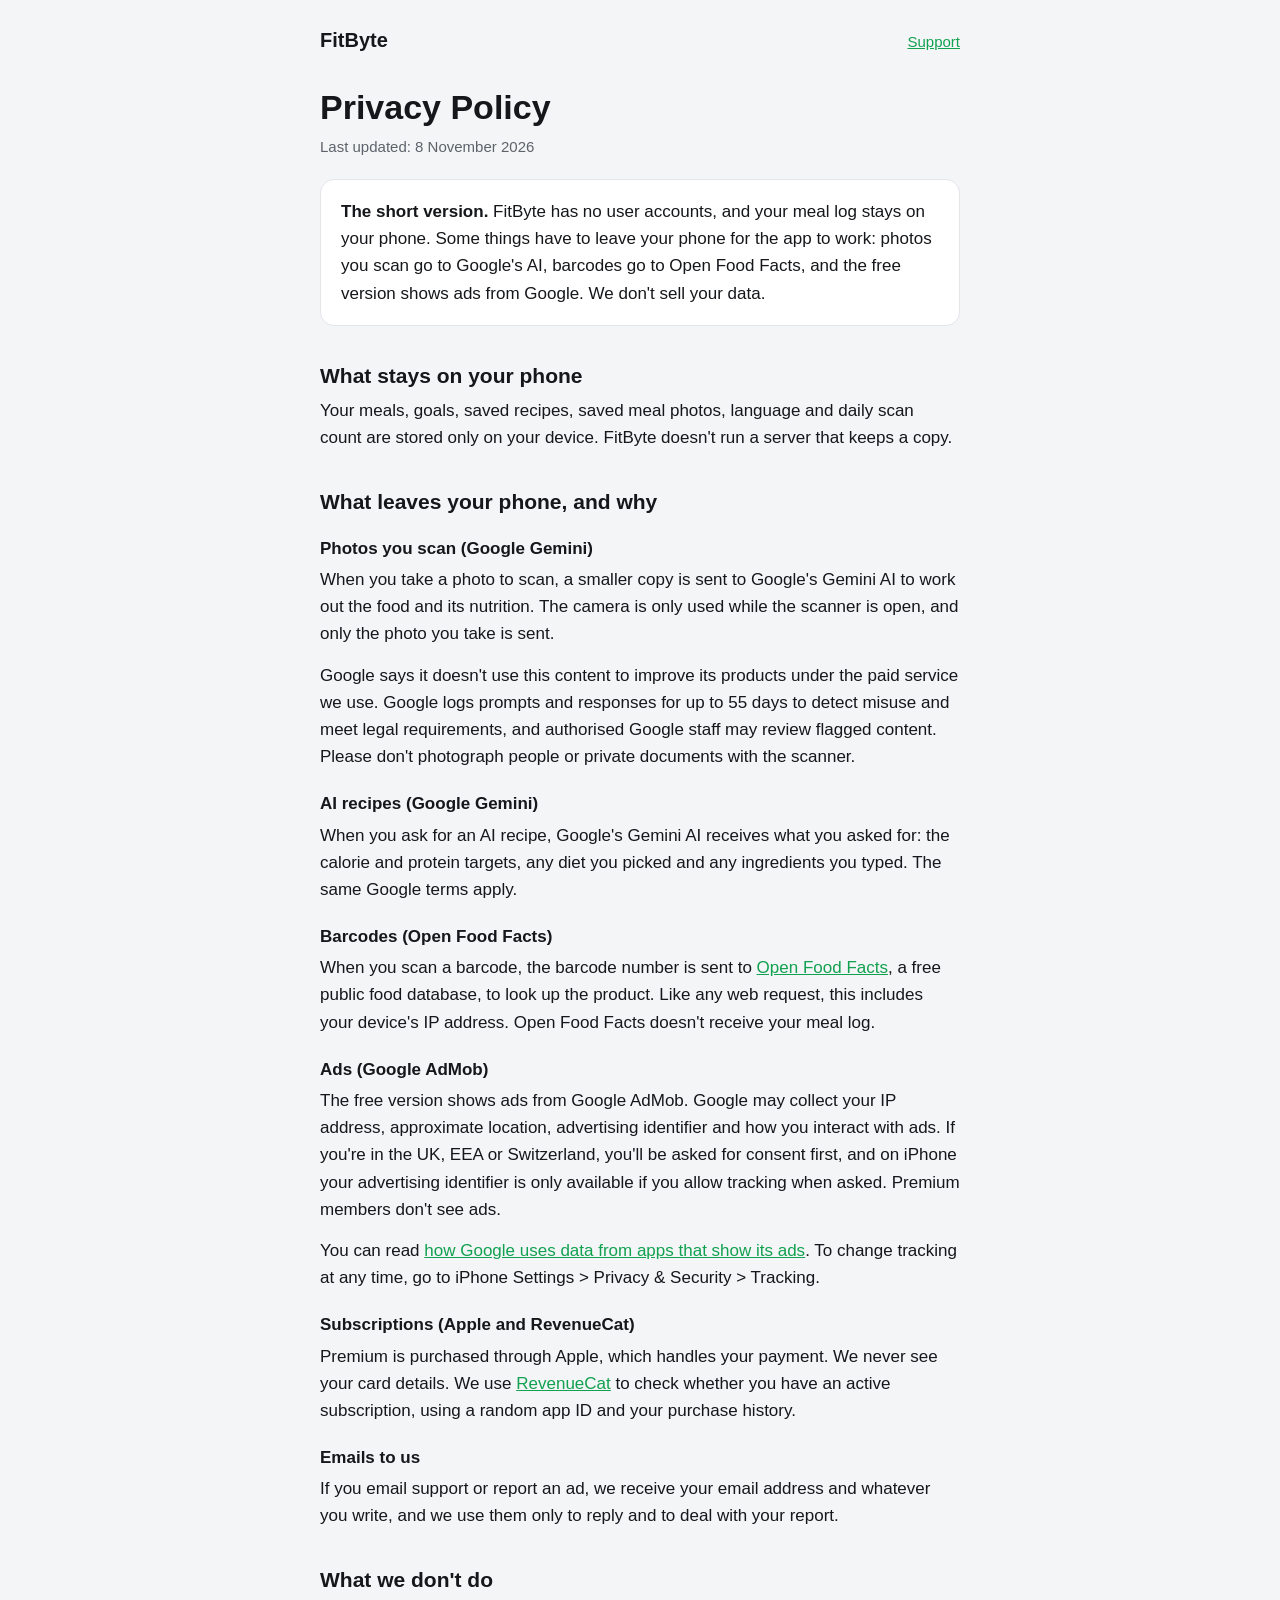
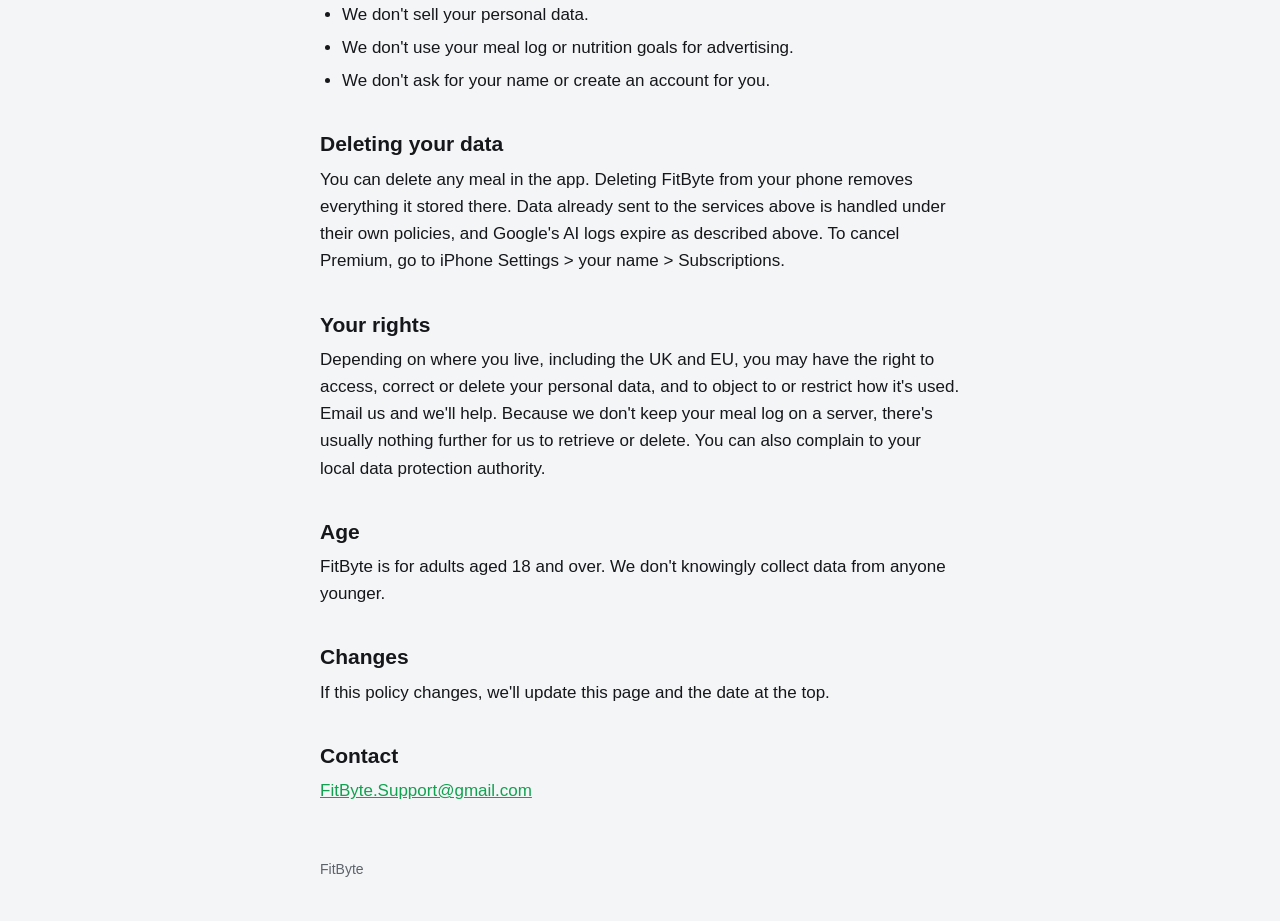
==== privacy/index.html @ 33cfa5c2 "Add FitByte website: privacy policy and support page Co-Authored-By: Claude Opus 5.5 <noreply@anthro" ====
<!doctype html>
<html lang="en">
<head>
  <meta charset="utf-8">
  <meta name="viewport" content="width=device-width, initial-scale=1">
  <title>FitByte Privacy Policy</title>
  <meta name="description" content="What data the FitByte app uses, where it goes and the choices you have.">
  <link rel="stylesheet" href="../style.css">
</head>
<body>
  <header>
    <a class="brand" href="../">FitByte</a>
    <nav><a href="../support/">Support</a></nav>
  </header>
  <main>
    <h1>Privacy Policy</h1>
    <p class="updated">Last updated: 8 November 2026</p>

    <div class="card">
      <p><strong>The short version.</strong> FitByte has no user accounts, and your meal log stays on your phone. Some things have to leave your phone for the app to work: photos you scan go to Google's AI, barcodes go to Open Food Facts, and the free version shows ads from Google. We don't sell your data.</p>
    </div>

    <h2>What stays on your phone</h2>
    <p>Your meals, goals, saved recipes, saved meal photos, language and daily scan count are stored only on your device. FitByte doesn't run a server that keeps a copy.</p>

    <h2>What leaves your phone, and why</h2>

    <h3>Photos you scan (Google Gemini)</h3>
    <p>When you take a photo to scan, a smaller copy is sent to Google's Gemini AI to work out the food and its nutrition. The camera is only used while the scanner is open, and only the photo you take is sent.</p>
    <p>Google says it doesn't use this content to improve its products under the paid service we use. Google logs prompts and responses for up to 55 days to detect misuse and meet legal requirements, and authorised Google staff may review flagged content. Please don't photograph people or private documents with the scanner.</p>

    <h3>AI recipes (Google Gemini)</h3>
    <p>When you ask for an AI recipe, Google's Gemini AI receives what you asked for: the calorie and protein targets, any diet you picked and any ingredients you typed. The same Google terms apply.</p>

    <h3>Barcodes (Open Food Facts)</h3>
    <p>When you scan a barcode, the barcode number is sent to <a href="https://world.openfoodfacts.org">Open Food Facts</a>, a free public food database, to look up the product. Like any web request, this includes your device's IP address. Open Food Facts doesn't receive your meal log.</p>

    <h3>Ads (Google AdMob)</h3>
    <p>The free version shows ads from Google AdMob. Google may collect your IP address, approximate location, advertising identifier and how you interact with ads. If you're in the UK, EEA or Switzerland, you'll be asked for consent first, and on iPhone your advertising identifier is only available if you allow tracking when asked. Premium members don't see ads.</p>
    <p>You can read <a href="https://policies.google.com/technologies/partner-sites">how Google uses data from apps that show its ads</a>. To change tracking at any time, go to iPhone Settings &gt; Privacy &amp; Security &gt; Tracking.</p>

    <h3>Subscriptions (Apple and RevenueCat)</h3>
    <p>Premium is purchased through Apple, which handles your payment. We never see your card details. We use <a href="https://www.revenuecat.com/privacy">RevenueCat</a> to check whether you have an active subscription, using a random app ID and your purchase history.</p>

    <h3>Emails to us</h3>
    <p>If you email support or report an ad, we receive your email address and whatever you write, and we use them only to reply and to deal with your report.</p>

    <h2>What we don't do</h2>
    <ul>
      <li>We don't sell your personal data.</li>
      <li>We don't use your meal log or nutrition goals for advertising.</li>
      <li>We don't ask for your name or create an account for you.</li>
    </ul>

    <h2>Deleting your data</h2>
    <p>You can delete any meal in the app. Deleting FitByte from your phone removes everything it stored there. Data already sent to the services above is handled under their own policies, and Google's AI logs expire as described above. To cancel Premium, go to iPhone Settings &gt; your name &gt; Subscriptions.</p>

    <h2>Your rights</h2>
    <p>Depending on where you live, including the UK and EU, you may have the right to access, correct or delete your personal data, and to object to or restrict how it's used. Email us and we'll help. Because we don't keep your meal log on a server, there's usually nothing further for us to retrieve or delete. You can also complain to your local data protection authority.</p>

    <h2>Age</h2>
    <p>FitByte is for adults aged 18 and over. We don't knowingly collect data from anyone younger.</p>

    <h2>Changes</h2>
    <p>If this policy changes, we'll update this page and the date at the top.</p>

    <h2>Contact</h2>
    <p><a href="mailto:FitByte.Support@gmail.com">FitByte.Support@gmail.com</a></p>
  </main>
  <footer>FitByte</footer>
</body>
</html>
---- style.css ----
:root {
  color-scheme: light dark;
  --bg: #f4f5f7;
  --surface: #ffffff;
  --text: #15171a;
  --muted: #5d636b;
  --border: #e3e5e9;
  --accent: #12a150;
}

@media (prefers-color-scheme: dark) {
  :root {
    --bg: #0a0a0b;
    --surface: #17181b;
    --text: #f2f3f5;
    --muted: #a0a5ad;
    --border: #2a2c31;
    --accent: #34d17a;
  }
}

* { box-sizing: border-box; }

body {
  margin: 0;
  background: var(--bg);
  color: var(--text);
  font: 17px/1.6 -apple-system, BlinkMacSystemFont, "Segoe UI", Roboto, Helvetica, Arial, sans-serif;
}

header, main, footer {
  max-width: 680px;
  margin: 0 auto;
  padding-left: 20px;
  padding-right: 20px;
}

header {
  display: flex;
  align-items: baseline;
  justify-content: space-between;
  gap: 16px;
  padding-top: 24px;
}

.brand { font-weight: 700; font-size: 20px; color: var(--text); text-decoration: none; }
nav { display: flex; gap: 16px; font-size: 15px; }

main { padding-top: 32px; padding-bottom: 32px; }
h1 { font-size: 34px; line-height: 1.15; margin: 0 0 8px; }
h2 { font-size: 21px; line-height: 1.3; margin: 36px 0 8px; }
h3 { font-size: 17px; margin: 20px 0 4px; }
p, ul { margin: 0 0 14px; }
ul { padding-left: 22px; }
li { margin-bottom: 6px; }
a { color: var(--accent); }

.lead { font-size: 19px; color: var(--muted); }
.updated { color: var(--muted); font-size: 15px; }

.card {
  background: var(--surface);
  border: 1px solid var(--border);
  border-radius: 14px;
  padding: 18px 20px;
  margin: 20px 0;
}
.card p:last-child, .card ul:last-child { margin-bottom: 0; }

.links { display: grid; gap: 12px; margin-top: 24px; }
.links a {
  display: block;
  background: var(--surface);
  border: 1px solid var(--border);
  border-radius: 14px;
  padding: 16px 20px;
  font-weight: 600;
  text-decoration: none;
}

footer { padding-top: 8px; padding-bottom: 40px; color: var(--muted); font-size: 14px; }
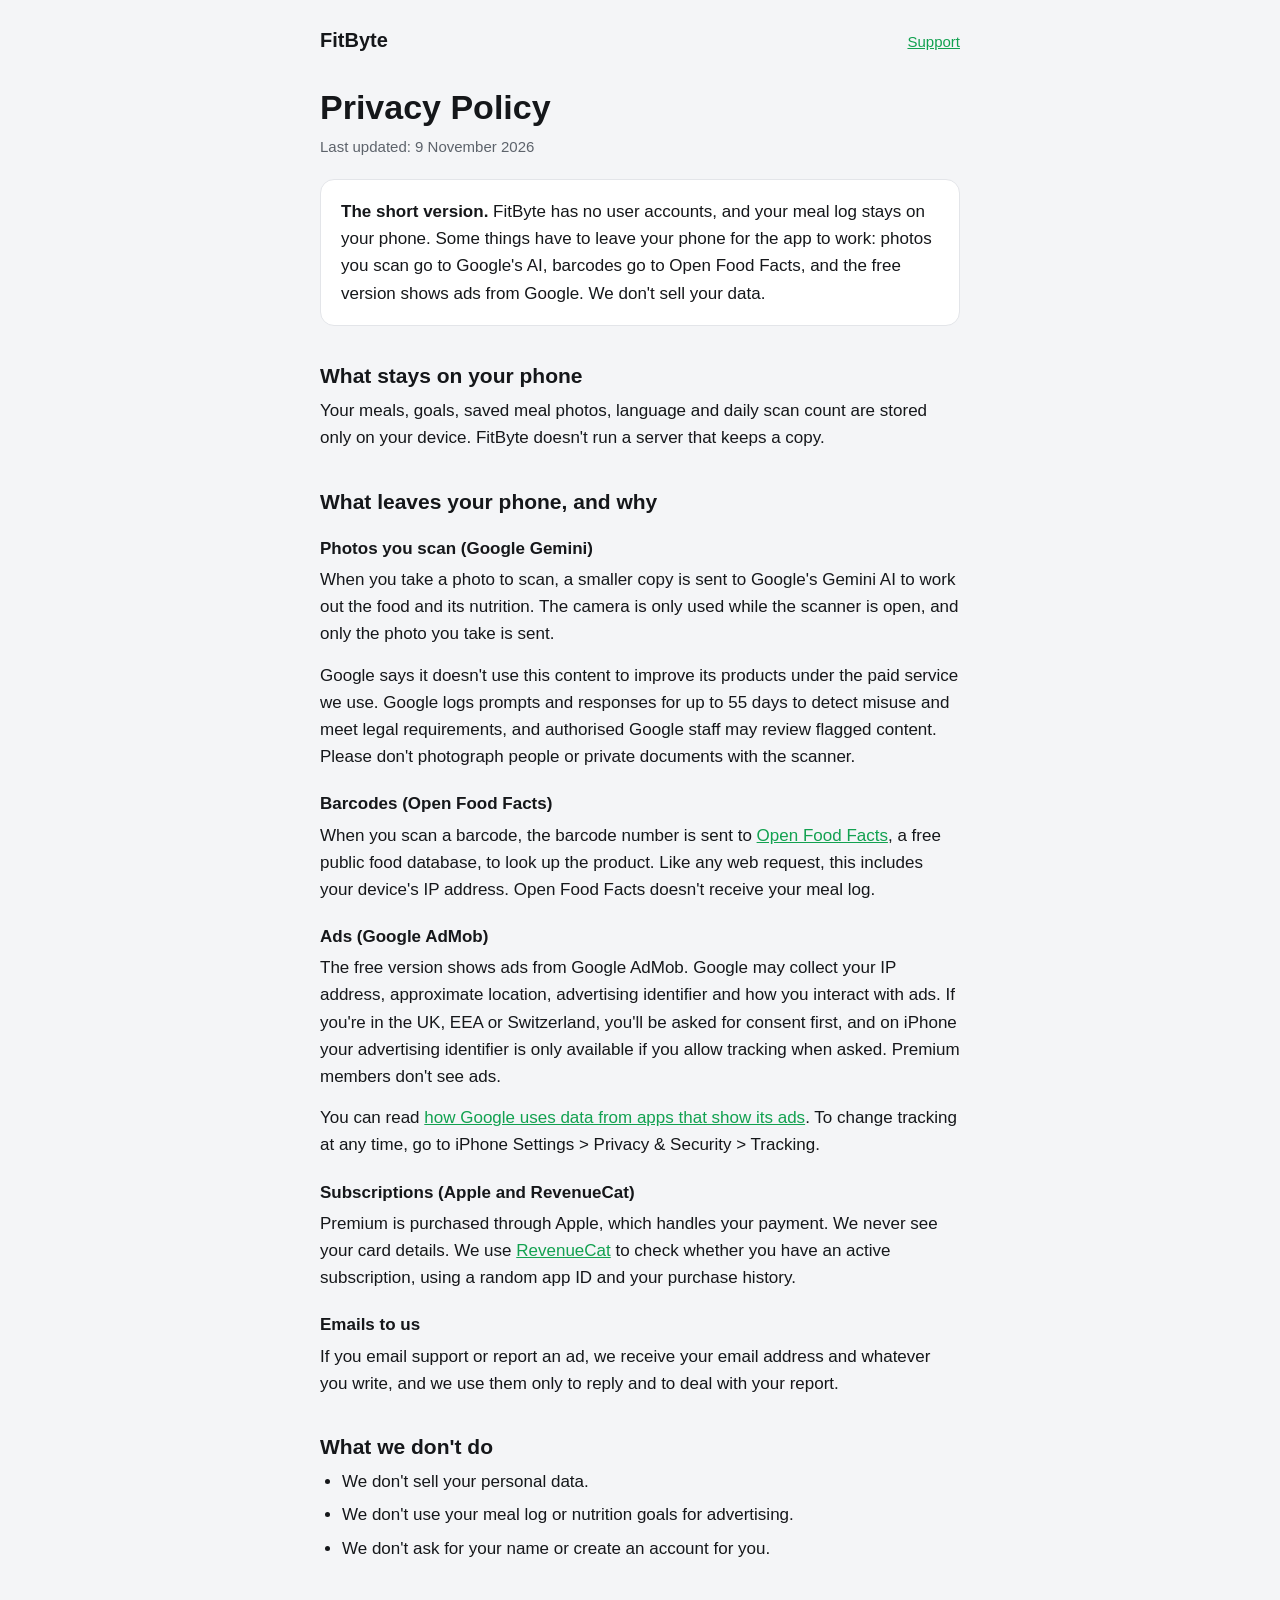
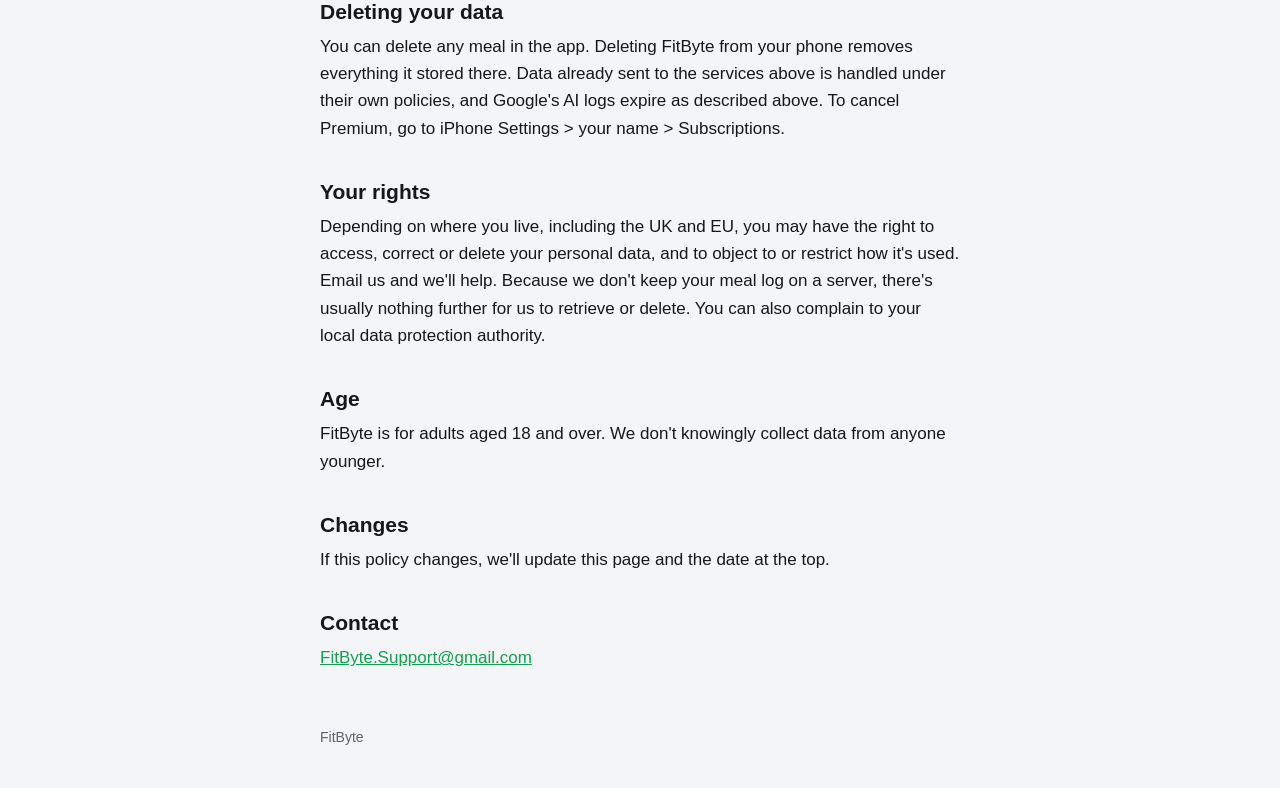
==== commit a9545424: "Remove AI recipes from the privacy policy Co-Authored-By: Claude Opus 5.5 <noreply@anthropic.com>" ====
--- a/privacy/index.html
+++ b/privacy/index.html
@@ -14,23 +14,20 @@
   </header>
   <main>
     <h1>Privacy Policy</h1>
-    <p class="updated">Last updated: 8 November 2026</p>
+    <p class="updated">Last updated: 9 November 2026</p>
 
     <div class="card">
       <p><strong>The short version.</strong> FitByte has no user accounts, and your meal log stays on your phone. Some things have to leave your phone for the app to work: photos you scan go to Google's AI, barcodes go to Open Food Facts, and the free version shows ads from Google. We don't sell your data.</p>
     </div>
 
     <h2>What stays on your phone</h2>
-    <p>Your meals, goals, saved recipes, saved meal photos, language and daily scan count are stored only on your device. FitByte doesn't run a server that keeps a copy.</p>
+    <p>Your meals, goals, saved meal photos, language and daily scan count are stored only on your device. FitByte doesn't run a server that keeps a copy.</p>
 
     <h2>What leaves your phone, and why</h2>
 
     <h3>Photos you scan (Google Gemini)</h3>
     <p>When you take a photo to scan, a smaller copy is sent to Google's Gemini AI to work out the food and its nutrition. The camera is only used while the scanner is open, and only the photo you take is sent.</p>
     <p>Google says it doesn't use this content to improve its products under the paid service we use. Google logs prompts and responses for up to 55 days to detect misuse and meet legal requirements, and authorised Google staff may review flagged content. Please don't photograph people or private documents with the scanner.</p>
-
-    <h3>AI recipes (Google Gemini)</h3>
-    <p>When you ask for an AI recipe, Google's Gemini AI receives what you asked for: the calorie and protein targets, any diet you picked and any ingredients you typed. The same Google terms apply.</p>
 
     <h3>Barcodes (Open Food Facts)</h3>
     <p>When you scan a barcode, the barcode number is sent to <a href="https://world.openfoodfacts.org">Open Food Facts</a>, a free public food database, to look up the product. Like any web request, this includes your device's IP address. Open Food Facts doesn't receive your meal log.</p>
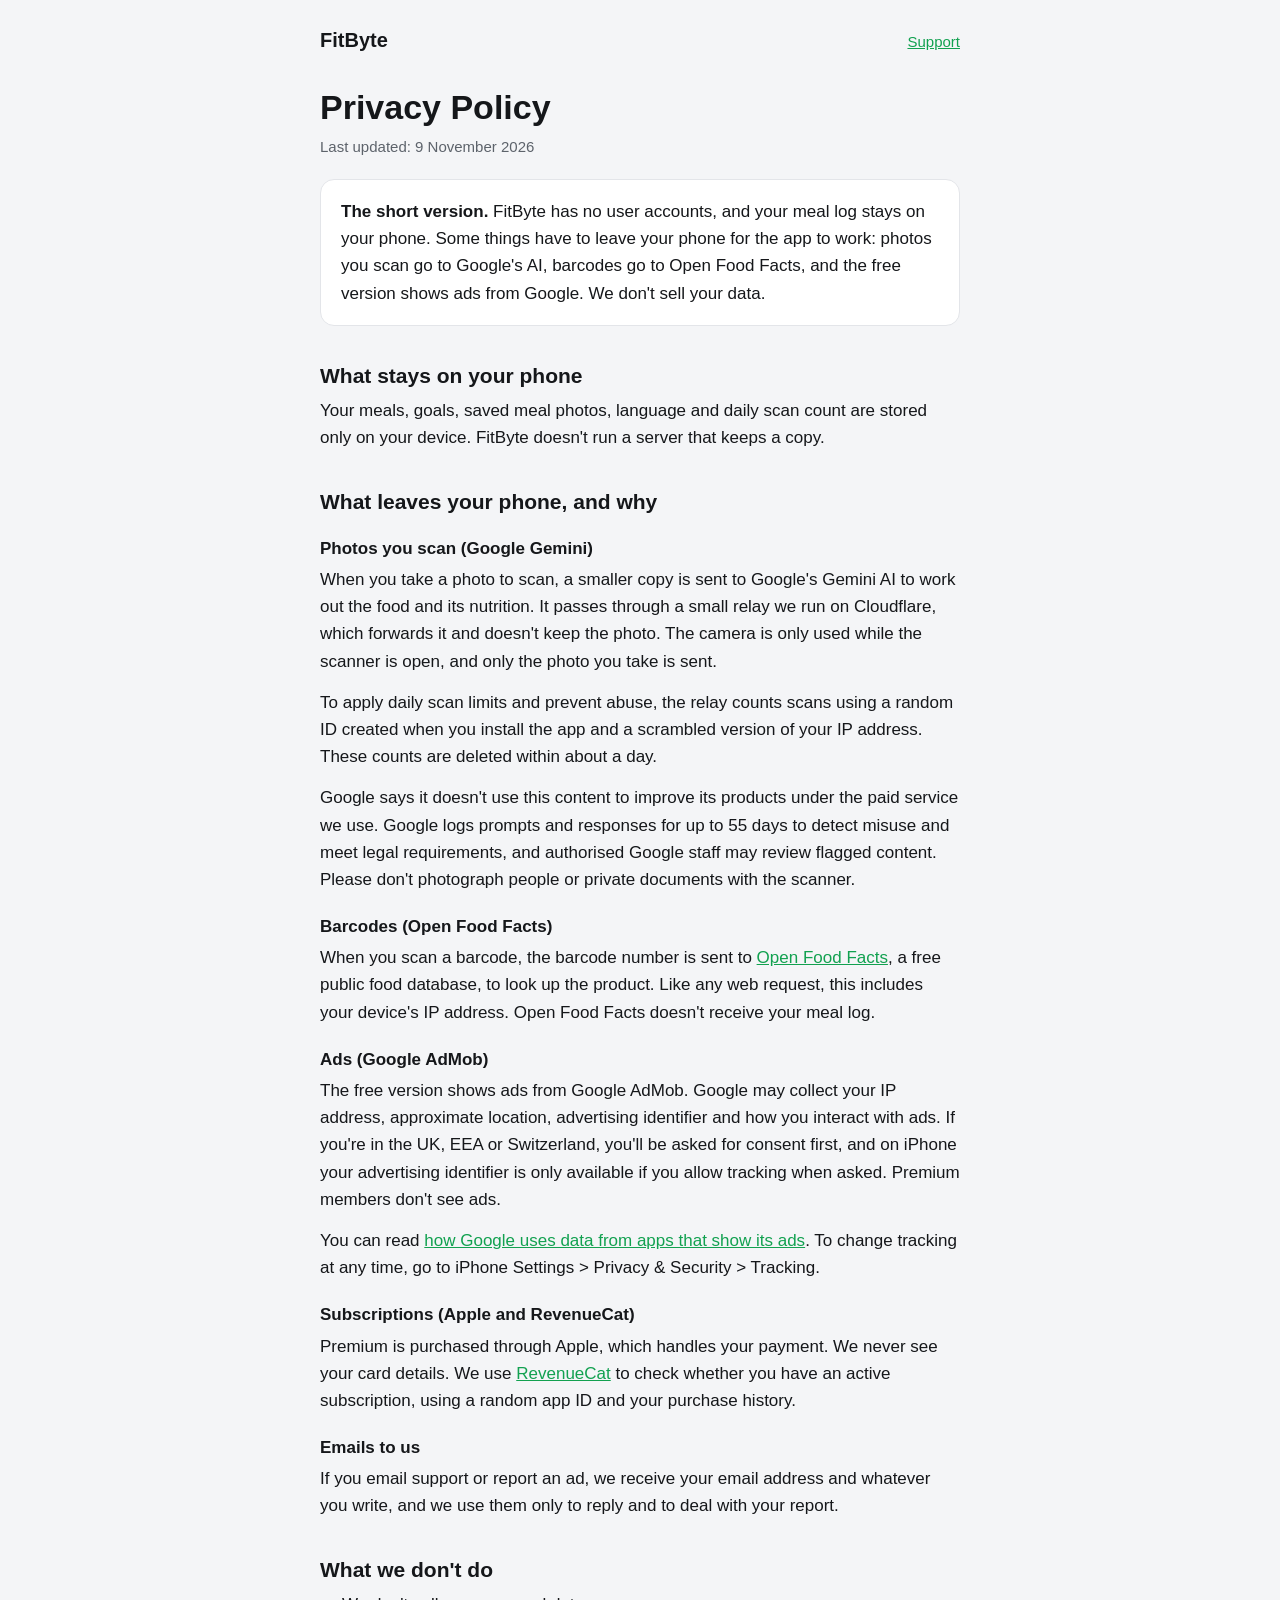
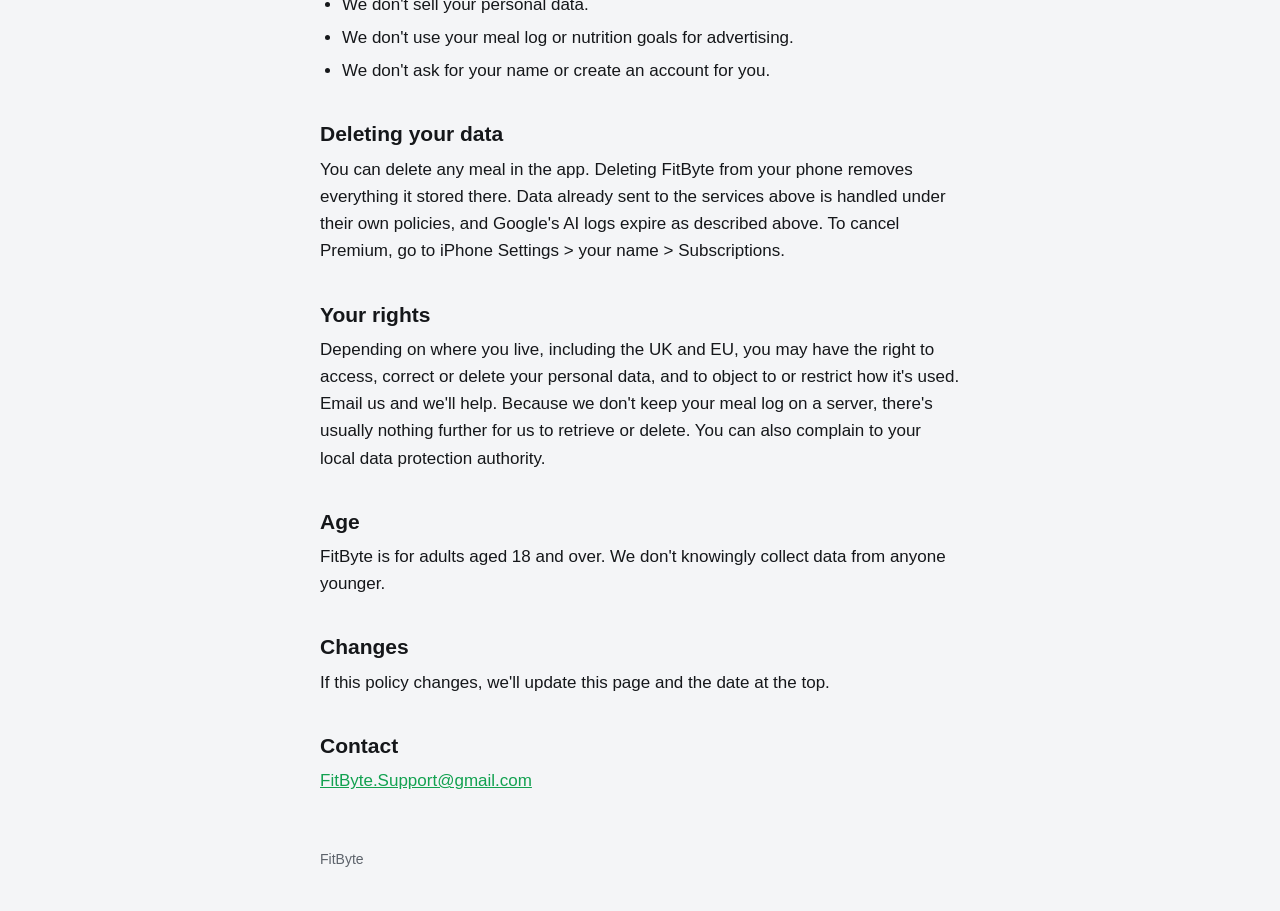
==== commit 3b995676: "Explain the AI relay in the privacy policy Co-Authored-By: Claude Opus 5.5 <noreply@anthropic.com>" ====
--- a/privacy/index.html
+++ b/privacy/index.html
@@ -26,7 +26,8 @@
     <h2>What leaves your phone, and why</h2>
 
     <h3>Photos you scan (Google Gemini)</h3>
-    <p>When you take a photo to scan, a smaller copy is sent to Google's Gemini AI to work out the food and its nutrition. The camera is only used while the scanner is open, and only the photo you take is sent.</p>
+    <p>When you take a photo to scan, a smaller copy is sent to Google's Gemini AI to work out the food and its nutrition. It passes through a small relay we run on Cloudflare, which forwards it and doesn't keep the photo. The camera is only used while the scanner is open, and only the photo you take is sent.</p>
+    <p>To apply daily scan limits and prevent abuse, the relay counts scans using a random ID created when you install the app and a scrambled version of your IP address. These counts are deleted within about a day.</p>
     <p>Google says it doesn't use this content to improve its products under the paid service we use. Google logs prompts and responses for up to 55 days to detect misuse and meet legal requirements, and authorised Google staff may review flagged content. Please don't photograph people or private documents with the scanner.</p>
 
     <h3>Barcodes (Open Food Facts)</h3>
